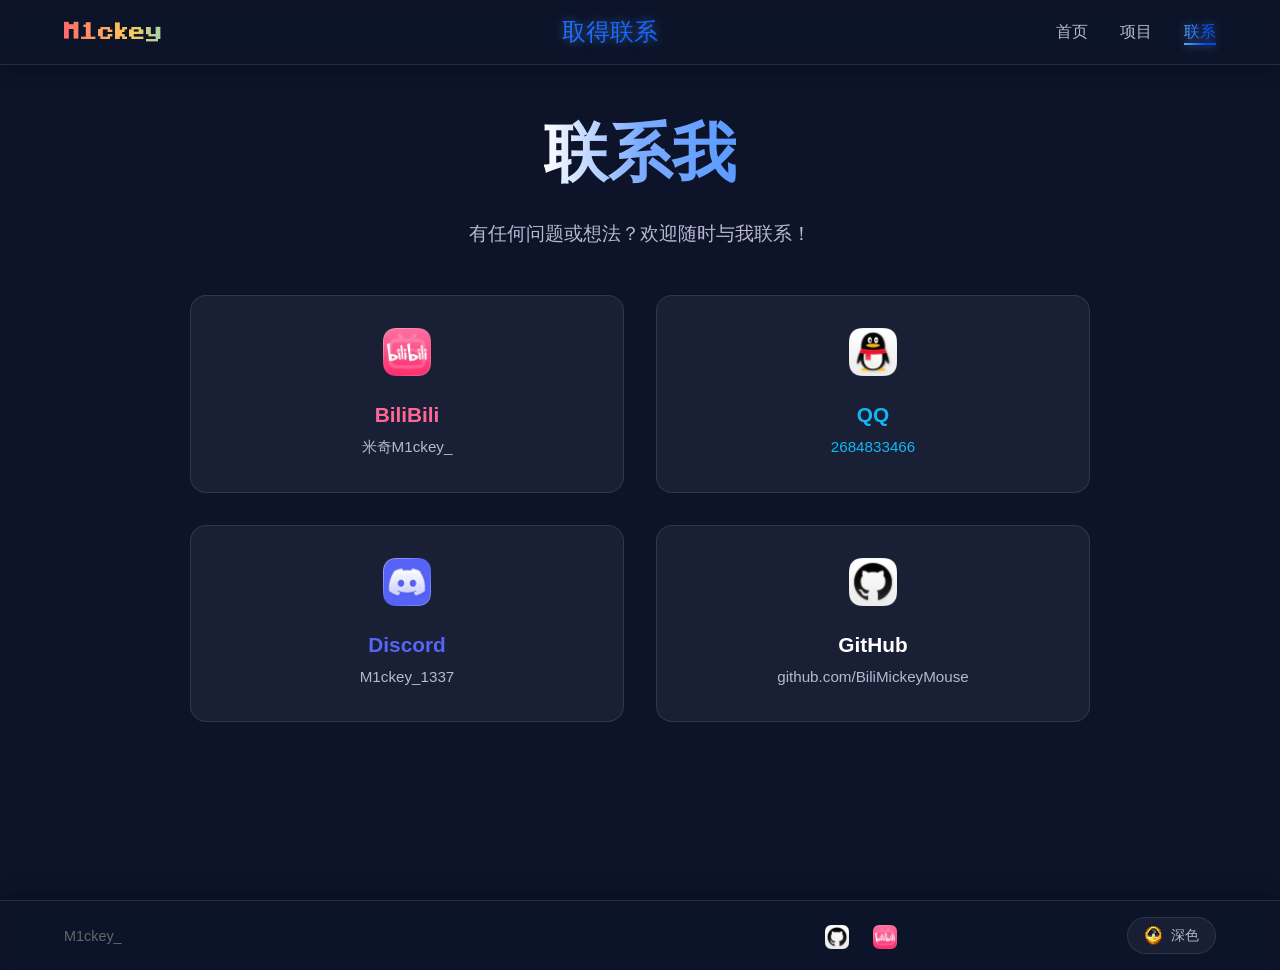
==== contactme.html @ 8a64a5d3 "release 1.0" ====
<!DOCTYPE html>
<html lang="zh-CN">
<head>
    <meta charset="UTF-8">
    <meta name="viewport" content="width=device-width, initial-scale=1.0">
    <title>联系 - M1ckey</title>
    <style>
        @font-face {
            font-family: 'MinecraftAE';
            src: url('Font/MinecraftAE.ttf') format('truetype');
            font-weight: normal;
            font-style: normal;
        }

        @font-face {
            font-family: 'MinecraftBold';
            src: url('Font/MinecraftBold.otf') format('opentype');
            font-weight: bold;
            font-style: normal;
        }

        /* 主内容区 */
        main {
            min-height: 100vh;
            display: flex;
            flex-direction: column;
            align-items: center;
            justify-content: center;
            padding: 100px 5% 120px;
            text-align: center;
        }

        h1 {
            font-size: 4rem;
            font-weight: 700;
            margin-bottom: 1.5rem;
            background: linear-gradient(90deg, #fff, #7CABFF, #5a9aff);
            -webkit-background-clip: text;
            -webkit-text-fill-color: transparent;
            background-clip: text;
            animation: glow 3s ease-in-out infinite;
        }

        @keyframes glow {
            0%, 100% { filter: drop-shadow(0 0 20px rgba(124, 171, 255, 0.5)); }
            50% { filter: drop-shadow(0 0 40px rgba(124, 171, 255, 0.8)); }
        }

        .subtitle {
            font-size: 1.2rem;
            color: #b8b8d1;
            margin-bottom: 3rem;
        }

        /* 联系卡片 */
        .contact-cards {
            display: grid;
            grid-template-columns: repeat(auto-fit, minmax(280px, 1fr));
            gap: 2rem;
            width: 100%;
            max-width: 900px;
            margin-bottom: 3rem;
        }

        .contact-card {
            text-decoration: none;
            color: inherit;
            display: block;
        }

        .contact-icon {
            font-size: 3rem;
            margin-bottom: 1rem;
        }

        .contact-card h3 {
            font-size: 1.3rem;
            margin-bottom: 0.5rem;
            color: #7CABFF;
        }

        .contact-card p {
            color: #b8b8d1;
            font-size: 0.95rem;
            line-height: 1.6;
            word-break: break-all;
        }

        /* BiliBili 卡片特殊样式 */
        .contact-card.bilibili h3 {
            color: #FF6699;
        }

        .contact-card.bilibili:hover {
            border-color: #FF6699 !important;
            box-shadow: 0 20px 40px rgba(255, 102, 153, 0.3) !important;
        }

        /* GitHub 卡片特殊样式 */
        .contact-card.github h3 {
            color: #ffffff;
        }

        .contact-card.github:hover {
            border-color: #ffffff !important;
            box-shadow: 0 20px 40px rgba(255, 255, 255, 0.3) !important;
        }

        /* Discord 卡片特殊样式 */
        .contact-card.discord h3 {
            color: #5865F2;
        }

        .contact-card.discord:hover {
            border-color: #5865F2 !important;
            box-shadow: 0 20px 40px rgba(88, 101, 242, 0.3) !important;
        }

        /* QQ 卡片特殊样式 */
        .contact-card.qq h3,
        .contact-card.qq p {
            color: #12B7F5;
        }

        .contact-card.qq:hover {
            border-color: #12B7F5 !important;
            box-shadow: 0 20px 40px rgba(18, 183, 245, 0.3) !important;
        }

        /* 响应式 */
        @media (max-width: 768px) {
            .page-title {
                font-size: 2rem;
            }
        }
    </style>
    <link rel="stylesheet" href="css/theme.css">
    <link rel="stylesheet" href="css/navbar.css">
    <link rel="stylesheet" href="css/logo.css">
    <link rel="stylesheet" href="css/background.css">
    <link rel="stylesheet" href="css/footer.css">
    <link rel="stylesheet" href="css/tooltip.css">
</head>
<body>
    <script src="js/navbar.js"></script>

    <main>
        <h1>联系我</h1>
        <p class="subtitle">有任何问题或想法？欢迎随时与我联系！</p>

        <div class="contact-cards">
            <a href="https://space.bilibili.com/3690998569895956" class="contact-card bilibili">
                <div class="contact-icon"><img src="Icon/ContactMeBilibili.png" alt="BiliBili" style="width: 48px; height: 48px; object-fit: contain;"></div>
                <h3>BiliBili</h3>
                <p>米奇M1ckey_</p>
            </a>
            <a href="#" class="contact-card qq">
                <div class="contact-icon"><img src="Icon/ContactMeQQ.png" alt="QQ" style="width: 48px; height: 48px; object-fit: contain;"></div>
                <h3>QQ</h3>
                <p>2684833466</p>
            </a>
            <a href="#" class="contact-card discord">
                <div class="contact-icon"><img src="Icon/ContactMeDiscord.png" alt="Discord" style="width: 48px; height: 48px; object-fit: contain;"></div>
                <h3>Discord</h3>
                <p>M1ckey_1337</p>
            </a>
            <a href="https://github.com/BiliMickeyMouse" class="contact-card github">
                <div class="contact-icon"><img src="Icon/ContactMeGithub.png" alt="GitHub" style="width: 48px; height: 48px; object-fit: contain;"></div>
                <h3>GitHub</h3>
                <p>github.com/BiliMickeyMouse</p>
            </a>
        </div>


    </main>

    <script src="js/footer.js"></script>
    <script src="js/theme.js"></script>
    <script>
        const tooltip = document.getElementById('tooltip');
        let mouseX = 0;
        let mouseY = 0;

        function updatePosition() {
            let left = mouseX + 15;
            let top = mouseY - tooltip.offsetHeight - 10;

            // 右边界检测
            if (left + tooltip.offsetWidth > window.innerWidth) {
                left = mouseX - tooltip.offsetWidth - 15;
            }

            // 左边界检测
            if (left < 0) {
                left = 10;
            }

            // 上边界检测
            if (top < 0) {
                top = mouseY + 20;
            }

            // 下边界检测
            if (top + tooltip.offsetHeight > window.innerHeight) {
                top = window.innerHeight - tooltip.offsetHeight - 10;
            }

            tooltip.style.left = left + 'px';
            tooltip.style.top = top + 'px';
        }

        document.querySelectorAll('[data-tooltip]').forEach(element => {
            element.addEventListener('mouseenter', (e) => {
                tooltip.textContent = e.target.dataset.tooltip;
                tooltip.classList.add('visible');
                updatePosition();
            });

            element.addEventListener('mouseleave', () => {
                tooltip.classList.remove('visible');
            });

            element.addEventListener('mousemove', (e) => {
                mouseX = e.clientX;
                mouseY = e.clientY;
                updatePosition();
            });
        });
    </script>
</body>
</html>
---- css/theme.css ----
/* 重置 */
* {
    margin: 0;
    padding: 0;
    box-sizing: border-box;
}

/* 深色主题变量 */
:root {
    --bg-primary: #0D142A;
    --bg-secondary: rgba(13, 20, 42, 0.9);
    --bg-card: rgba(255, 255, 255, 0.05);
    --bg-card-hover: rgba(255, 255, 255, 0.08);
    --text-primary: #ffffff;
    --text-secondary: #b8b8d1;
    --text-muted: #666;
    --border-color: rgba(255, 255, 255, 0.1);
    --accent: #7CABFF;
    --accent-hover: #5a9aff;
    --shadow: rgba(0, 0, 0, 0.3);
}

/* 浅色主题变量 */
[data-theme="light"] {
    --bg-primary: #F5F5F7;
    --bg-secondary: #F5F5F7;
    --bg-card: rgb(255, 255, 255);
    --bg-card-hover: rgb(255, 255, 255);
    --text-primary: #1a1a2e;
    --text-secondary: #4a4a6a;
    --text-muted: #888;
    --border-color: rgba(0, 0, 0, 0.1);
    --accent: #4a90d9;
    --accent-hover: #3a7bc8;
    --shadow: rgba(0, 0, 0, 0.1);
}

/* 主题切换按钮 */
.theme-toggle {
    display: flex;
    align-items: center;
    gap: 0.5rem;
    padding: 0.5rem 1rem;
    background: var(--bg-card);
    border: 1px solid var(--border-color);
    border-radius: 25px;
    cursor: pointer;
    transition: all 0.3s ease;
    color: var(--text-secondary);
    font-size: 0.9rem;
}

.theme-toggle:hover {
    background: var(--bg-card-hover);
    border-color: var(--accent);
}

.theme-toggle-icon {
    width: 1.2rem;
    height: 1.2rem;
    object-fit: contain;
}
---- css/navbar.css ----
/* 导航栏 */
nav {
    position: fixed;
    top: 0;
    width: 100%;
    padding: 1rem 5%;
    display: flex;
    justify-content: space-between;
    align-items: center;
    background: var(--bg-secondary);
    backdrop-filter: blur(10px);
    z-index: 1000;
    border-bottom: 1px solid var(--border-color);
    box-shadow: 0 4px 20px var(--shadow);
    transition: background 0.3s ease, border-color 0.3s ease;
}

.nav-intro {
    text-align: center;
    flex: 1;
}

.page-title {
    font-size: 1.5rem;
    font-weight: 500;
    margin: 0;
    background: linear-gradient(90deg, #52a6ff, #0048ff, #0048ff, #52a6ff);
    background-size: 200%;
    -webkit-background-clip: text;
    -webkit-text-fill-color: transparent;
    background-clip: text;
    text-shadow: 0 0 10px rgba(82, 166, 255, 0.5);
    animation: textGradient 5s ease-in-out infinite;
}

.nav-links {
    display: flex;
    gap: 2rem;
    list-style: none;
}

.nav-links a {
    color: var(--text-secondary);
    text-decoration: none;
    font-weight: 500;
    transition: all 0.3s ease;
    position: relative;
}

.nav-links a.active {
    background: linear-gradient(90deg, #52a6ff, #0048ff, #0048ff, #52a6ff);
    background-size: 200%;
    -webkit-background-clip: text;
    -webkit-text-fill-color: transparent;
    background-clip: text;
    text-shadow: 0 0 10px rgba(82, 166, 255, 0.5);
    animation: textGradient 2s ease-in-out infinite;
}

.nav-links a:hover {
    background: linear-gradient(90deg, #84bfff, var(--text-primary), var(--text-primary), #84bfff) !important;
    background-size: 200% !important;
    -webkit-background-clip: text !important;
    -webkit-text-fill-color: transparent !important;
    background-clip: text !important;
    text-shadow: 0 0 10px rgba(132, 191, 255, 0.5) !important;
    animation: hoverGradient 2s ease-in-out infinite !important;
}

@keyframes hoverGradient {
    0% { background-position: 0%; }
    100% { background-position: 200%; }
}

@keyframes textGradient {
    0% { background-position: 0%; }
    100% { background-position: 200%; }
}

@keyframes titleGradient {
    0% { background-position: 100% 0; }
    100% { background-position: -100% 0; }
}

.nav-links a::after {
    content: '';
    position: absolute;
    bottom: -5px;
    left: 0;
    width: 0;
    height: 2px;
    background: linear-gradient(90deg, #84bfff, var(--text-primary), var(--text-primary), #84bfff);
    background-size: 200%;
    box-shadow: 0 0 8px rgba(132, 191, 255, 0.6);
    transition: width 0.3s ease;
}

.nav-links a.active::after {
    background: linear-gradient(90deg, #52a6ff, #0048ff, #0048ff, #52a6ff);
    background-size: 200%;
}

.nav-links a:hover::after {
    background: linear-gradient(90deg, #84bfff, var(--text-primary), var(--text-primary), #84bfff) !important;
    background-size: 200% !important;
    animation: lineGradient 2s ease-in-out infinite !important;
}

.nav-links a:hover::after,
.nav-links a.active::after {
    width: 100%;
    animation: lineGradient 2s ease-in-out infinite;
}

@keyframes lineGradient {
    0% { background-position: 0%; }
    100% { background-position: 200%; }
}

/* 响应式 */
@media (max-width: 768px) {
    .nav-links {
        display: none;
    }
}
---- css/logo.css ----
/* Logo */
.logo {
    font-family: 'MinecraftBold', sans-serif;
    font-size: 1.5rem;
    font-weight: 700;
    background: linear-gradient(90deg, #ff6b6b, #feca57, #48dbfb, #ff9ff3, #54a0ff, #5f27cd, #ff6b6b);
    background-size: 400% 100%;
    -webkit-background-clip: text;
    -webkit-text-fill-color: transparent;
    background-clip: text;
    text-decoration: none;
    animation: logoGradient 5s linear infinite;
}

@keyframes logoGradient {
    0% { background-position: 0% 50%; }
    100% { background-position: 400% 50%; }
}
---- css/background.css ----
/* 背景 */
body {
    font-family: 'MinecraftAE', sans-serif;
    min-height: 100vh;
    background: linear-gradient(135deg, var(--bg-primary) 0%, var(--bg-primary) 50%, var(--bg-primary) 100%);
    color: var(--text-primary);
    overflow-x: hidden;
    transition: background 0.3s ease, color 0.3s ease;
}

/* 通用卡片样式 */
.card,
.project-card,
.contact-card,
.project-description,
.resourcepack-card {
    background: var(--bg-card);
    border-radius: 16px;
    padding: 2rem;
    border: 1px solid var(--border-color);
    transition: all 0.3s ease;
}

.card:hover,
.project-card:hover,
.contact-card:hover,
.project-description:hover,
.resourcepack-card:hover {
    background: var(--bg-card-hover);
    border-color: var(--accent);
    box-shadow: 0 20px 40px var(--shadow);
    transform: translateY(-10px);
}

/* 卡片渐变边框效果 */
.card,
.project-card,
.project-description,
.resourcepack-card {
    position: relative;
}

.card::before,
.project-card::before,
.project-description::before,
.resourcepack-card::before {
    content: '';
    position: absolute;
    inset: 0;
    border-radius: 16px;
    padding: 1px;
    background: linear-gradient(90deg, transparent, transparent);
    -webkit-mask: linear-gradient(#fff 0 0) content-box, linear-gradient(#fff 0 0);
    mask: linear-gradient(#fff 0 0) content-box, linear-gradient(#fff 0 0);
    -webkit-mask-composite: xor;
    mask-composite: exclude;
    pointer-events: none;
    transition: all 0.3s ease;
}

.card:hover::before,
.project-card:hover::before,
.project-description:hover::before,
.resourcepack-card:hover::before {
    background: linear-gradient(90deg, #52a6ff, #0048ff, #52a6ff);
    background-size: 300%;
    animation: borderGradient 3s linear infinite;
}

@keyframes borderGradient {
    0% { background-position: 100% 0; }
    100% { background-position: -100% 0; }
}

/* 卡片标题渐变效果 */
.card h3,
.project-card h3,
.project-description h3,
.resourcepack-card h3 {
    color: #7CABFF;
    transition: all 0.3s ease;
}

.card:hover h3,
.project-card:hover h3,
.project-description:hover h3,
.resourcepack-card:hover h3 {
    background: linear-gradient(90deg, #52a6ff, #0048ff, #52a6ff);
    background-size: 300%;
    -webkit-background-clip: text;
    -webkit-text-fill-color: transparent;
    background-clip: text;
    animation: cardTitleGradient 3s linear infinite;
}

@keyframes cardTitleGradient {
    0% { background-position: 100% 0; }
    100% { background-position: -100% 0; }
}
---- css/footer.css ----
/* 页脚 */
footer {
    position: relative;
    width: 100%;
    padding: 1rem 5%;
    text-align: center;
    border-top: 1px solid var(--border-color);
    background: var(--bg-secondary);
    backdrop-filter: blur(10px);
    box-shadow: 0 -4px 20px var(--shadow);
    z-index: 1000;
    transition: background 0.3s ease, border-color 0.3s ease;
}

.footer-content {
    display: flex;
    justify-content: space-between;
    align-items: center;
    max-width: 1200px;
    margin: 0 auto;
}

.social-links {
    display: flex;
    justify-content: center;
    gap: 1.5rem;
    flex: 1;
}

.social-links a {
    color: var(--text-secondary);
    font-size: 1.5rem;
    transition: all 0.3s ease;
}

.social-links a:hover {
    color: var(--accent);
    transform: translateY(-3px);
}

footer p {
    color: var(--text-muted);
    font-size: 0.9rem;
    flex: 1;
    text-align: left;
}
---- css/tooltip.css ----
/* 悬停框 */
.tooltip {
    position: fixed;
    padding: 0.8rem 1.2rem;
    background: rgba(10, 0, 25, 0.9);
    color: #fff;
    font-size: 0.85rem;
    border-radius: 10px;
    pointer-events: none;
    opacity: 0;
    transition: none;
    z-index: 10000;
    max-width: 280px;
    box-shadow: 0 0 0 2px #000, 0 8px 32px rgba(0, 0, 0, 0.4);
}

.tooltip.visible {
    opacity: 1;
}

.tooltip::before {
    content: '';
    position: absolute;
    top: 0;
    left: 0;
    right: 0;
    bottom: 0;
    border-radius: 10px;
    padding: 2px;
    background: linear-gradient(90deg, #0D1A45, #1A2D5E, #0D1A45);
    background-size: 200% 100%;
    animation: tooltipBorder 2s ease-in-out infinite;
    -webkit-mask: linear-gradient(#fff 0 0) content-box, linear-gradient(#fff 0 0);
    mask: linear-gradient(#fff 0 0) content-box, linear-gradient(#fff 0 0);
    -webkit-mask-composite: xor;
    mask-composite: exclude;
}

@keyframes tooltipBorder {
    0% { background-position: 0% 0%; }
    100% { background-position: 200% 0%; }
}
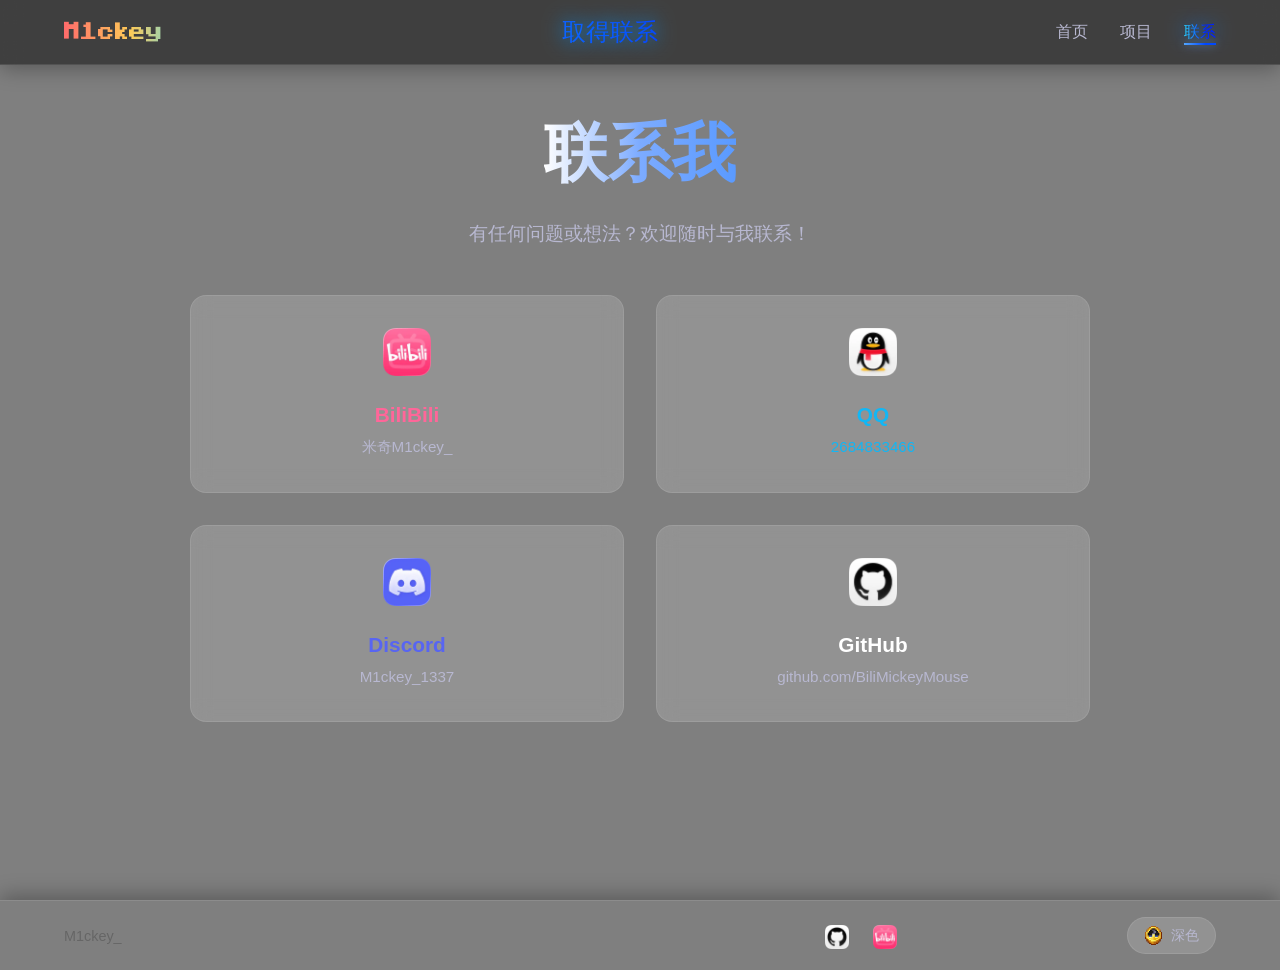
==== commit 78bb16b4: "release 1.1" ====
--- a/contactme.html
+++ b/contactme.html
@@ -142,6 +142,8 @@
     <link rel="stylesheet" href="css/tooltip.css">
 </head>
 <body>
+    <video id="videoBg" class="video-bg" autoplay muted loop playsinline></video>
+    <div class="video-overlay"></div>
     <script src="js/navbar.js"></script>
 
     <main>
--- a/css/theme.css
+++ b/css/theme.css
@@ -8,9 +8,10 @@
 /* 深色主题变量 */
 :root {
     --bg-primary: #0D142A;
-    --bg-secondary: rgba(13, 20, 42, 0.9);
-    --bg-card: rgba(255, 255, 255, 0.05);
-    --bg-card-hover: rgba(255, 255, 255, 0.08);
+    --bg-secondary: rgba(0, 0, 0, 0.9);
+    --bg-header: rgba(0, 0, 0, 0.5);
+    --bg-card: rgba(255, 255, 255, 0.15);
+    --bg-card-hover: rgba(255, 255, 255, 0.15);
     --text-primary: #ffffff;
     --text-secondary: #b8b8d1;
     --text-muted: #666;
@@ -18,14 +19,16 @@
     --accent: #7CABFF;
     --accent-hover: #5a9aff;
     --shadow: rgba(0, 0, 0, 0.3);
+    --overlay-color: rgba(0, 0, 0, 0.5);
 }
 
 /* 浅色主题变量 */
 [data-theme="light"] {
-    --bg-primary: #F5F5F7;
-    --bg-secondary: #F5F5F7;
-    --bg-card: rgb(255, 255, 255);
-    --bg-card-hover: rgb(255, 255, 255);
+    --bg-primary: rgba(255, 255, 255, 0.9);
+    --bg-secondary: rgba(255, 255, 255, 0.5);
+    --bg-header: rgba(245, 245, 247, 0.5);
+    --bg-card: rgba(255, 255, 255, 0.1);
+    --bg-card-hover: rgba(0, 0, 0, 0.3);
     --text-primary: #1a1a2e;
     --text-secondary: #4a4a6a;
     --text-muted: #888;
@@ -33,6 +36,7 @@
     --accent: #4a90d9;
     --accent-hover: #3a7bc8;
     --shadow: rgba(0, 0, 0, 0.1);
+    --overlay-color: rgba(150, 150, 150, 0.5);
 }
 
 /* 主题切换按钮 */
--- a/css/navbar.css
+++ b/css/navbar.css
@@ -7,7 +7,7 @@
     display: flex;
     justify-content: space-between;
     align-items: center;
-    background: var(--bg-secondary);
+    background: var(--bg-header);
     backdrop-filter: blur(10px);
     z-index: 1000;
     border-bottom: 1px solid var(--border-color);
@@ -24,13 +24,13 @@
     font-size: 1.5rem;
     font-weight: 500;
     margin: 0;
-    background: linear-gradient(90deg, #52a6ff, #0048ff, #0048ff, #52a6ff);
+    background: linear-gradient(90deg, #30ddff, #001aff, #001aff, #30ddff);
     background-size: 200%;
     -webkit-background-clip: text;
     -webkit-text-fill-color: transparent;
     background-clip: text;
-    text-shadow: 0 0 10px rgba(82, 166, 255, 0.5);
-    animation: textGradient 5s ease-in-out infinite;
+    text-shadow: 0 0 20px rgba(0, 150, 255, 1);
+    animation: titleGradient 2s linear infinite;
 }
 
 .nav-links {
@@ -48,12 +48,12 @@
 }
 
 .nav-links a.active {
-    background: linear-gradient(90deg, #52a6ff, #0048ff, #0048ff, #52a6ff);
+    background: linear-gradient(90deg, #30ddff, #001aff, #001aff, #30ddff);
     background-size: 200%;
     -webkit-background-clip: text;
     -webkit-text-fill-color: transparent;
     background-clip: text;
-    text-shadow: 0 0 10px rgba(82, 166, 255, 0.5);
+    text-shadow: 0 0 20px rgba(0, 123, 255, 1);
     animation: textGradient 2s ease-in-out infinite;
 }
 
@@ -63,7 +63,7 @@
     -webkit-background-clip: text !important;
     -webkit-text-fill-color: transparent !important;
     background-clip: text !important;
-    text-shadow: 0 0 10px rgba(132, 191, 255, 0.5) !important;
+    text-shadow: 0 0 10px rgba(132, 191, 255, 1) !important;
     animation: hoverGradient 2s ease-in-out infinite !important;
 }
 
@@ -78,8 +78,8 @@
 }
 
 @keyframes titleGradient {
-    0% { background-position: 100% 0; }
-    100% { background-position: -100% 0; }
+    0% { background-position: 0% 0; }
+    100% { background-position: 200% 0; }
 }
 
 .nav-links a::after {
--- a/css/background.css
+++ b/css/background.css
@@ -1,11 +1,35 @@
+/* 视频背景 */
+.video-bg {
+    position: fixed;
+    top: 0;
+    left: 0;
+    width: 100%;
+    height: 100%;
+    object-fit: cover;
+    z-index: -1;
+    opacity: 1;
+}
+
+.video-overlay {
+    position: fixed;
+    top: 0;
+    left: 0;
+    width: 100%;
+    height: 100%;
+    background: var(--overlay-color);
+    backdrop-filter: blur(3px);
+    -webkit-backdrop-filter: blur(3px);
+    z-index: -1;
+    transition: background 1s ease;
+}
+
 /* 背景 */
 body {
     font-family: 'MinecraftAE', sans-serif;
     min-height: 100vh;
-    background: linear-gradient(135deg, var(--bg-primary) 0%, var(--bg-primary) 50%, var(--bg-primary) 100%);
     color: var(--text-primary);
     overflow-x: hidden;
-    transition: background 0.3s ease, color 0.3s ease;
+    transition: color 1s ease;
 }
 
 /* 通用卡片样式 */
@@ -18,7 +42,9 @@
     border-radius: 16px;
     padding: 2rem;
     border: 1px solid var(--border-color);
-    transition: all 0.3s ease;
+    backdrop-filter: blur(10px);
+    -webkit-backdrop-filter: blur(10px);
+    transition: all 0.5s ease;
 }
 
 .card:hover,
@@ -48,28 +74,29 @@
     position: absolute;
     inset: 0;
     border-radius: 16px;
-    padding: 1px;
+    padding: 2px;
     background: linear-gradient(90deg, transparent, transparent);
     -webkit-mask: linear-gradient(#fff 0 0) content-box, linear-gradient(#fff 0 0);
     mask: linear-gradient(#fff 0 0) content-box, linear-gradient(#fff 0 0);
     -webkit-mask-composite: xor;
     mask-composite: exclude;
     pointer-events: none;
-    transition: all 0.3s ease;
+    transition: all 0.5s ease;
 }
 
 .card:hover::before,
 .project-card:hover::before,
 .project-description:hover::before,
 .resourcepack-card:hover::before {
-    background: linear-gradient(90deg, #52a6ff, #0048ff, #52a6ff);
-    background-size: 300%;
-    animation: borderGradient 3s linear infinite;
+    background: linear-gradient(90deg, #30ddff, #001aff, #001aff, #30ddff);
+    background-size: 200%;
+    animation: borderGradient 2s linear infinite;
+    box-shadow: 0 0 20px rgba(0, 150, 255, 1);
 }
 
 @keyframes borderGradient {
-    0% { background-position: 100% 0; }
-    100% { background-position: -100% 0; }
+    0% { background-position: 0%; }
+    100% { background-position: 200%; }
 }
 
 /* 卡片标题渐变效果 */
@@ -78,22 +105,23 @@
 .project-description h3,
 .resourcepack-card h3 {
     color: #7CABFF;
-    transition: all 0.3s ease;
+    transition: all 0.5s ease;
 }
 
 .card:hover h3,
 .project-card:hover h3,
 .project-description:hover h3,
 .resourcepack-card:hover h3 {
-    background: linear-gradient(90deg, #52a6ff, #0048ff, #52a6ff);
-    background-size: 300%;
+    background: linear-gradient(90deg, #30ddff, #001aff, #001aff, #30ddff);
+    background-size: 200%;
     -webkit-background-clip: text;
     -webkit-text-fill-color: transparent;
     background-clip: text;
-    animation: cardTitleGradient 3s linear infinite;
+    text-shadow: 0 0 20px rgba(0, 150, 255, 1);
+    animation: cardTitleGradient 2s linear infinite;
 }
 
 @keyframes cardTitleGradient {
-    0% { background-position: 100% 0; }
-    100% { background-position: -100% 0; }
+    0% { background-position: 0% 0; }
+    100% { background-position: 200% 0; }
 }
--- a/css/footer.css
+++ b/css/footer.css
@@ -5,7 +5,7 @@
     padding: 1rem 5%;
     text-align: center;
     border-top: 1px solid var(--border-color);
-    background: var(--bg-secondary);
+    background: var(--bg-header);
     backdrop-filter: blur(10px);
     box-shadow: 0 -4px 20px var(--shadow);
     z-index: 1000;
--- a/css/tooltip.css
+++ b/css/tooltip.css
@@ -11,7 +11,7 @@
     transition: none;
     z-index: 10000;
     max-width: 280px;
-    box-shadow: 0 0 0 2px #000, 0 8px 32px rgba(0, 0, 0, 0.4);
+    box-shadow: 0 0 0 2px #000000, 0 0 20px #000000;
 }
 
 .tooltip.visible {
@@ -27,7 +27,7 @@
     bottom: 0;
     border-radius: 10px;
     padding: 2px;
-    background: linear-gradient(90deg, #0D1A45, #1A2D5E, #0D1A45);
+    background: linear-gradient(90deg,  #1a3475, #0D1A45, #0D1A45, #1a3475);
     background-size: 200% 100%;
     animation: tooltipBorder 2s ease-in-out infinite;
     -webkit-mask: linear-gradient(#fff 0 0) content-box, linear-gradient(#fff 0 0);
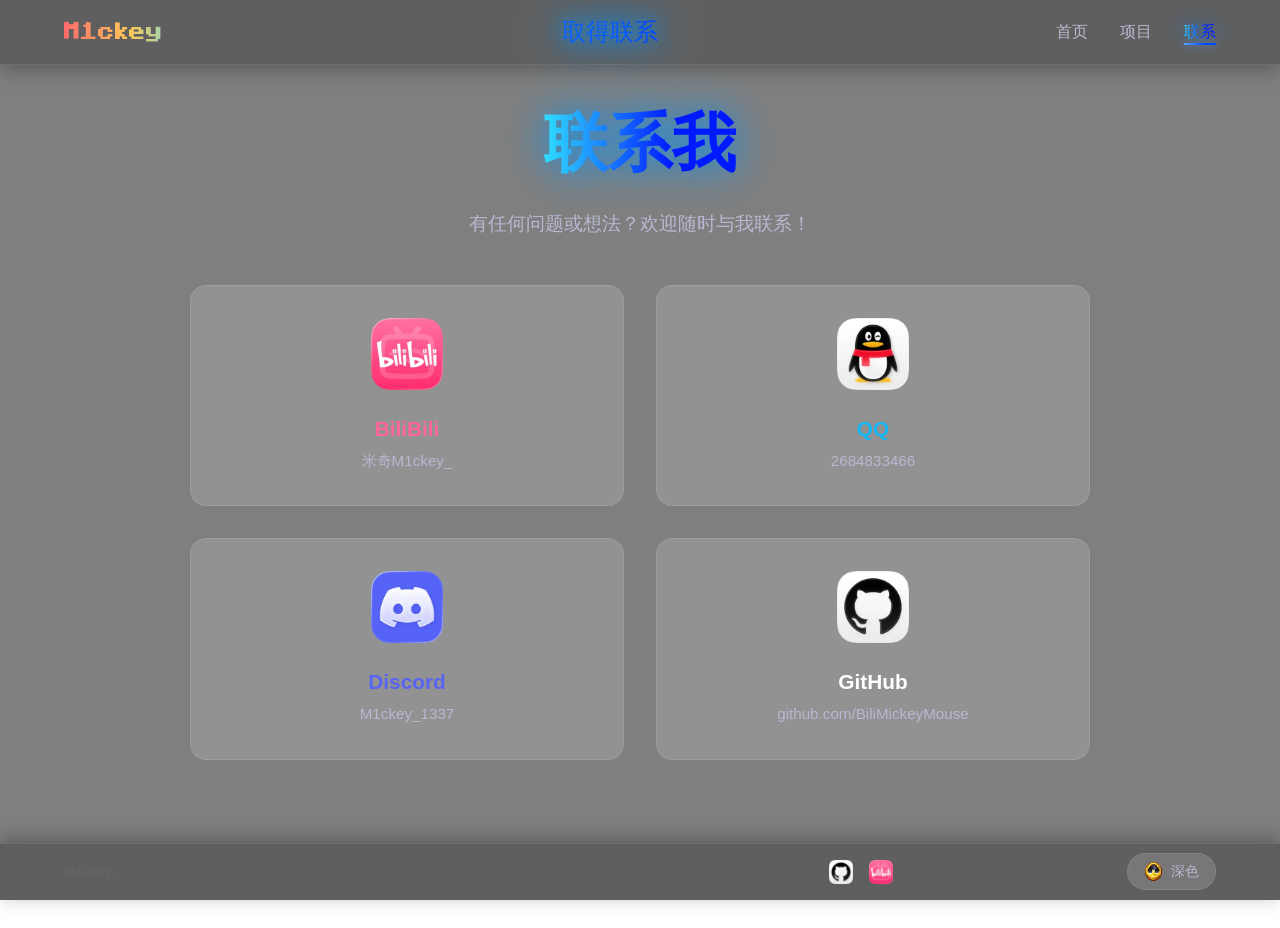
==== commit 021f9a08: "release 1.2" ====
--- a/contactme.html
+++ b/contactme.html
@@ -5,20 +5,6 @@
     <meta name="viewport" content="width=device-width, initial-scale=1.0">
     <title>联系 - M1ckey</title>
     <style>
-        @font-face {
-            font-family: 'MinecraftAE';
-            src: url('Font/MinecraftAE.ttf') format('truetype');
-            font-weight: normal;
-            font-style: normal;
-        }
-
-        @font-face {
-            font-family: 'MinecraftBold';
-            src: url('Font/MinecraftBold.otf') format('opentype');
-            font-weight: bold;
-            font-style: normal;
-        }
-
         /* 主内容区 */
         main {
             min-height: 100vh;
@@ -34,16 +20,18 @@
             font-size: 4rem;
             font-weight: 700;
             margin-bottom: 1.5rem;
-            background: linear-gradient(90deg, #fff, #7CABFF, #5a9aff);
+            background: linear-gradient(90deg, #30ddff, #001aff, #001aff, #30ddff);
+            background-size: 200%;
             -webkit-background-clip: text;
             -webkit-text-fill-color: transparent;
             background-clip: text;
-            animation: glow 3s ease-in-out infinite;
+            filter: drop-shadow(0 0 20px rgb(0, 149, 255));
+            animation: titleGradient 3s linear infinite;
         }
 
-        @keyframes glow {
-            0%, 100% { filter: drop-shadow(0 0 20px rgba(124, 171, 255, 0.5)); }
-            50% { filter: drop-shadow(0 0 40px rgba(124, 171, 255, 0.8)); }
+        @keyframes titleGradient {
+            0% { background-position: 0% 0; }
+            100% { background-position: 200% 0; }
         }
 
         .subtitle {
@@ -52,7 +40,7 @@
             margin-bottom: 3rem;
         }
 
-        /* 联系卡片 */
+        /* 联系卡片容器 */
         .contact-cards {
             display: grid;
             grid-template-columns: repeat(auto-fit, minmax(280px, 1fr));
@@ -62,82 +50,18 @@
             margin-bottom: 3rem;
         }
 
-        .contact-card {
-            text-decoration: none;
-            color: inherit;
-            display: block;
-        }
-
-        .contact-icon {
-            font-size: 3rem;
-            margin-bottom: 1rem;
-        }
-
-        .contact-card h3 {
-            font-size: 1.3rem;
-            margin-bottom: 0.5rem;
-            color: #7CABFF;
-        }
-
-        .contact-card p {
-            color: #b8b8d1;
-            font-size: 0.95rem;
-            line-height: 1.6;
-            word-break: break-all;
-        }
-
-        /* BiliBili 卡片特殊样式 */
-        .contact-card.bilibili h3 {
-            color: #FF6699;
-        }
-
-        .contact-card.bilibili:hover {
-            border-color: #FF6699 !important;
-            box-shadow: 0 20px 40px rgba(255, 102, 153, 0.3) !important;
-        }
-
-        /* GitHub 卡片特殊样式 */
-        .contact-card.github h3 {
-            color: #ffffff;
-        }
-
-        .contact-card.github:hover {
-            border-color: #ffffff !important;
-            box-shadow: 0 20px 40px rgba(255, 255, 255, 0.3) !important;
-        }
-
-        /* Discord 卡片特殊样式 */
-        .contact-card.discord h3 {
-            color: #5865F2;
-        }
-
-        .contact-card.discord:hover {
-            border-color: #5865F2 !important;
-            box-shadow: 0 20px 40px rgba(88, 101, 242, 0.3) !important;
-        }
-
-        /* QQ 卡片特殊样式 */
-        .contact-card.qq h3,
-        .contact-card.qq p {
-            color: #12B7F5;
-        }
-
-        .contact-card.qq:hover {
-            border-color: #12B7F5 !important;
-            box-shadow: 0 20px 40px rgba(18, 183, 245, 0.3) !important;
-        }
-
-        /* 响应式 */
-        @media (max-width: 768px) {
-            .page-title {
-                font-size: 2rem;
-            }
+        .contact-icon img {
+            width: 72px;
+            height: 72px;
+            object-fit: contain;
         }
     </style>
+    <link rel="stylesheet" href="css/font.css">
     <link rel="stylesheet" href="css/theme.css">
     <link rel="stylesheet" href="css/navbar.css">
     <link rel="stylesheet" href="css/logo.css">
     <link rel="stylesheet" href="css/background.css">
+    <link rel="stylesheet" href="css/card.css">
     <link rel="stylesheet" href="css/footer.css">
     <link rel="stylesheet" href="css/tooltip.css">
 </head>
@@ -152,28 +76,26 @@
 
         <div class="contact-cards">
             <a href="https://space.bilibili.com/3690998569895956" class="contact-card bilibili">
-                <div class="contact-icon"><img src="Icon/ContactMeBilibili.png" alt="BiliBili" style="width: 48px; height: 48px; object-fit: contain;"></div>
+                <div class="contact-icon"><img src="Icon/ContactMeBilibili.png" alt="BiliBili"></div>
                 <h3>BiliBili</h3>
                 <p>米奇M1ckey_</p>
             </a>
             <a href="#" class="contact-card qq">
-                <div class="contact-icon"><img src="Icon/ContactMeQQ.png" alt="QQ" style="width: 48px; height: 48px; object-fit: contain;"></div>
+                <div class="contact-icon"><img src="Icon/ContactMeQQ.png" alt="QQ"></div>
                 <h3>QQ</h3>
                 <p>2684833466</p>
             </a>
             <a href="#" class="contact-card discord">
-                <div class="contact-icon"><img src="Icon/ContactMeDiscord.png" alt="Discord" style="width: 48px; height: 48px; object-fit: contain;"></div>
+                <div class="contact-icon"><img src="Icon/ContactMeDiscord.png" alt="Discord"></div>
                 <h3>Discord</h3>
                 <p>M1ckey_1337</p>
             </a>
             <a href="https://github.com/BiliMickeyMouse" class="contact-card github">
-                <div class="contact-icon"><img src="Icon/ContactMeGithub.png" alt="GitHub" style="width: 48px; height: 48px; object-fit: contain;"></div>
+                <div class="contact-icon"><img src="Icon/ContactMeGithub.png" alt="GitHub"></div>
                 <h3>GitHub</h3>
                 <p>github.com/BiliMickeyMouse</p>
             </a>
         </div>
-
-
     </main>
 
     <script src="js/footer.js"></script>
@@ -187,22 +109,15 @@
             let left = mouseX + 15;
             let top = mouseY - tooltip.offsetHeight - 10;
 
-            // 右边界检测
             if (left + tooltip.offsetWidth > window.innerWidth) {
                 left = mouseX - tooltip.offsetWidth - 15;
             }
-
-            // 左边界检测
             if (left < 0) {
                 left = 10;
             }
-
-            // 上边界检测
             if (top < 0) {
                 top = mouseY + 20;
             }
-
-            // 下边界检测
             if (top + tooltip.offsetHeight > window.innerHeight) {
                 top = window.innerHeight - tooltip.offsetHeight - 10;
             }
--- a/css/font.css
+++ b/css/font.css
@@ -0,0 +1,13 @@
+@font-face {
+    font-family: 'MinecraftAE';
+    src: url('../Font/MinecraftAE.ttf') format('truetype');
+    font-weight: normal;
+    font-style: normal;
+}
+
+@font-face {
+    font-family: 'MinecraftBold';
+    src: url('../Font/MinecraftBold.otf') format('opentype');
+    font-weight: bold;
+    font-style: normal;
+}
--- a/css/theme.css
+++ b/css/theme.css
@@ -10,9 +10,13 @@
     --bg-primary: #0D142A;
     --bg-secondary: rgba(0, 0, 0, 0.9);
     --bg-header: rgba(0, 0, 0, 0.5);
+    --bg-navbar: rgba(0, 0, 0, 0.25);
+    --bg-footer: rgba(0, 0, 0, 0.25);
     --bg-card: rgba(255, 255, 255, 0.15);
-    --bg-card-hover: rgba(255, 255, 255, 0.15);
-    --text-primary: #ffffff;
+    --bg-card-hover: rgba(0, 0, 0, 0.15);
+    --sidebar-hover-bg: rgba(255, 255, 255, 0.15);
+    --sidebar-hover-text: var(--text-secondary);
+    --text-primary: #000000;
     --text-secondary: #b8b8d1;
     --text-muted: #666;
     --border-color: rgba(255, 255, 255, 0.1);
@@ -27,8 +31,12 @@
     --bg-primary: rgba(255, 255, 255, 0.9);
     --bg-secondary: rgba(255, 255, 255, 0.5);
     --bg-header: rgba(245, 245, 247, 0.5);
+    --bg-navbar: rgba(245, 245, 247, 0.25);
+    --bg-footer: rgba(245, 245, 247, 0.25);
     --bg-card: rgba(255, 255, 255, 0.1);
-    --bg-card-hover: rgba(0, 0, 0, 0.3);
+    --bg-card-hover: rgba(255, 255, 255, 0.3);
+    --sidebar-hover-bg: rgba(0, 0, 0, 0.1);
+    --sidebar-hover-text: var(--text-primary);
     --text-primary: #1a1a2e;
     --text-secondary: #4a4a6a;
     --text-muted: #888;
@@ -52,6 +60,7 @@
     transition: all 0.3s ease;
     color: var(--text-secondary);
     font-size: 0.9rem;
+    font-family: 'MinecraftAE', sans-serif;
 }
 
 .theme-toggle:hover {
--- a/css/navbar.css
+++ b/css/navbar.css
@@ -7,7 +7,7 @@
     display: flex;
     justify-content: space-between;
     align-items: center;
-    background: var(--bg-header);
+    background: var(--bg-navbar);
     backdrop-filter: blur(10px);
     z-index: 1000;
     border-bottom: 1px solid var(--border-color);
@@ -58,7 +58,7 @@
 }
 
 .nav-links a:hover {
-    background: linear-gradient(90deg, #84bfff, var(--text-primary), var(--text-primary), #84bfff) !important;
+    background: linear-gradient(90deg, #30ddff, #001aff, #001aff, #30ddff) !important;
     background-size: 200% !important;
     -webkit-background-clip: text !important;
     -webkit-text-fill-color: transparent !important;
@@ -89,7 +89,7 @@
     left: 0;
     width: 0;
     height: 2px;
-    background: linear-gradient(90deg, #84bfff, var(--text-primary), var(--text-primary), #84bfff);
+    background: linear-gradient(90deg, #30ddff, #001aff, #001aff, #30ddff);
     background-size: 200%;
     box-shadow: 0 0 8px rgba(132, 191, 255, 0.6);
     transition: width 0.3s ease;
@@ -101,7 +101,7 @@
 }
 
 .nav-links a:hover::after {
-    background: linear-gradient(90deg, #84bfff, var(--text-primary), var(--text-primary), #84bfff) !important;
+    background: linear-gradient(90deg, #30ddff, #001aff, #001aff, #30ddff) !important;
     background-size: 200% !important;
     animation: lineGradient 2s ease-in-out infinite !important;
 }
--- a/css/background.css
+++ b/css/background.css
@@ -1,4 +1,5 @@
-/* 视频背景 */
+/* ==================== 视频背景 ==================== */
+
 .video-bg {
     position: fixed;
     top: 0;
@@ -23,7 +24,8 @@
     transition: background 1s ease;
 }
 
-/* 背景 */
+/* ==================== 主体背景 ==================== */
+
 body {
     font-family: 'MinecraftAE', sans-serif;
     min-height: 100vh;
@@ -31,97 +33,3 @@
     overflow-x: hidden;
     transition: color 1s ease;
 }
-
-/* 通用卡片样式 */
-.card,
-.project-card,
-.contact-card,
-.project-description,
-.resourcepack-card {
-    background: var(--bg-card);
-    border-radius: 16px;
-    padding: 2rem;
-    border: 1px solid var(--border-color);
-    backdrop-filter: blur(10px);
-    -webkit-backdrop-filter: blur(10px);
-    transition: all 0.5s ease;
-}
-
-.card:hover,
-.project-card:hover,
-.contact-card:hover,
-.project-description:hover,
-.resourcepack-card:hover {
-    background: var(--bg-card-hover);
-    border-color: var(--accent);
-    box-shadow: 0 20px 40px var(--shadow);
-    transform: translateY(-10px);
-}
-
-/* 卡片渐变边框效果 */
-.card,
-.project-card,
-.project-description,
-.resourcepack-card {
-    position: relative;
-}
-
-.card::before,
-.project-card::before,
-.project-description::before,
-.resourcepack-card::before {
-    content: '';
-    position: absolute;
-    inset: 0;
-    border-radius: 16px;
-    padding: 2px;
-    background: linear-gradient(90deg, transparent, transparent);
-    -webkit-mask: linear-gradient(#fff 0 0) content-box, linear-gradient(#fff 0 0);
-    mask: linear-gradient(#fff 0 0) content-box, linear-gradient(#fff 0 0);
-    -webkit-mask-composite: xor;
-    mask-composite: exclude;
-    pointer-events: none;
-    transition: all 0.5s ease;
-}
-
-.card:hover::before,
-.project-card:hover::before,
-.project-description:hover::before,
-.resourcepack-card:hover::before {
-    background: linear-gradient(90deg, #30ddff, #001aff, #001aff, #30ddff);
-    background-size: 200%;
-    animation: borderGradient 2s linear infinite;
-    box-shadow: 0 0 20px rgba(0, 150, 255, 1);
-}
-
-@keyframes borderGradient {
-    0% { background-position: 0%; }
-    100% { background-position: 200%; }
-}
-
-/* 卡片标题渐变效果 */
-.card h3,
-.project-card h3,
-.project-description h3,
-.resourcepack-card h3 {
-    color: #7CABFF;
-    transition: all 0.5s ease;
-}
-
-.card:hover h3,
-.project-card:hover h3,
-.project-description:hover h3,
-.resourcepack-card:hover h3 {
-    background: linear-gradient(90deg, #30ddff, #001aff, #001aff, #30ddff);
-    background-size: 200%;
-    -webkit-background-clip: text;
-    -webkit-text-fill-color: transparent;
-    background-clip: text;
-    text-shadow: 0 0 20px rgba(0, 150, 255, 1);
-    animation: cardTitleGradient 2s linear infinite;
-}
-
-@keyframes cardTitleGradient {
-    0% { background-position: 0% 0; }
-    100% { background-position: 200% 0; }
-}
--- a/css/card.css
+++ b/css/card.css
@@ -0,0 +1,277 @@
+/* ==================== 通用卡片样式 ==================== */
+
+.card,
+.project-card,
+.contact-card,
+.project-description,
+.resourcepack-card {
+    background: var(--bg-card);
+    border-radius: 16px;
+    padding: 2rem;
+    border: 1px solid var(--border-color);
+    backdrop-filter: blur(10px);
+    -webkit-backdrop-filter: blur(10px);
+    transition: all 0.5s ease;
+}
+
+.card:hover,
+.project-card:hover,
+.contact-card:hover,
+.project-description:hover,
+.resourcepack-card:hover {
+    background: var(--bg-card-hover);
+    border-color: var(--accent);
+    box-shadow: 0 20px 40px var(--shadow);
+    transform: translateY(-10px);
+}
+
+/* 卡片渐变边框效果 */
+.card,
+.project-card,
+.contact-card,
+.project-description,
+.resourcepack-card {
+    position: relative;
+}
+
+.card::before,
+.project-card::before,
+.contact-card::before,
+.project-description::before,
+.resourcepack-card::before {
+    content: '';
+    position: absolute;
+    inset: 0;
+    border-radius: 16px;
+    padding: 2px;
+    background: linear-gradient(90deg, transparent, transparent);
+    -webkit-mask: linear-gradient(#fff 0 0) content-box, linear-gradient(#fff 0 0);
+    mask: linear-gradient(#fff 0 0) content-box, linear-gradient(#fff 0 0);
+    -webkit-mask-composite: xor;
+    mask-composite: exclude;
+    pointer-events: none;
+    transition: all 0.5s ease;
+}
+
+.card:hover::before,
+.project-card:hover::before,
+.contact-card:hover::before,
+.project-description:hover::before,
+.resourcepack-card:hover::before {
+    background: linear-gradient(90deg, #30ddff, #001aff, #001aff, #30ddff);
+    background-size: 200%;
+    animation: borderGradient 2s linear infinite;
+    box-shadow: 0 0 30px rgba(0, 150, 255, 1),
+                0 0 60px rgba(0, 150, 255, 0.5),
+                0 0 90px rgba(0, 150, 255, 0.3);
+}
+
+/* 卡片标题渐变效果 */
+.card h3,
+.project-card h3,
+.contact-card h3,
+.project-description h3,
+.resourcepack-card h3 {
+    color: #7CABFF;
+    transition: all 0.5s ease;
+}
+
+.card:hover h3,
+.project-card:hover h3,
+.contact-card:hover h3,
+.project-description:hover h3,
+.resourcepack-card:hover h3 {
+    background: linear-gradient(90deg, #30ddff, #001aff, #001aff, #30ddff);
+    background-size: 200%;
+    -webkit-background-clip: text;
+    -webkit-text-fill-color: transparent;
+    background-clip: text;
+    filter: drop-shadow(0 0 15px rgba(0, 150, 255, 1))
+            drop-shadow(0 0 30px rgba(0, 150, 255, 1));
+    animation: cardTitleGradient 2s linear infinite;
+}
+
+/* ==================== 渐变动画 ==================== */
+
+@keyframes borderGradient {
+    0% { background-position: 0%; }
+    100% { background-position: 200%; }
+}
+
+@keyframes cardTitleGradient {
+    0% { background-position: 0% 0; }
+    100% { background-position: 200% 0; }
+}
+
+/* ==================== 联系卡片品牌样式 ==================== */
+
+.contact-card {
+    text-decoration: none;
+    color: inherit;
+    display: block;
+}
+
+.contact-icon {
+    font-size: 3rem;
+    margin-bottom: 1rem;
+}
+
+.contact-card h3 {
+    font-size: 1.3rem;
+    margin-bottom: 0.5rem;
+}
+
+.contact-card p {
+    color: #b8b8d1;
+    font-size: 0.95rem;
+    line-height: 1.6;
+    word-break: break-all;
+}
+
+/* ----- BiliBili 卡片 ----- */
+.contact-card.bilibili h3 {
+    color: #FF6699;
+}
+
+.contact-card.bilibili:hover {
+    border-color: #FF6699 !important;
+    box-shadow: 0 20px 40px rgba(255, 102, 153, 0.3) !important;
+}
+
+.contact-card.bilibili:hover::before {
+    background: linear-gradient(90deg, #ff99cc, #ff3366, #ff3366, #ff99cc) !important;
+    background-size: 200% !important;
+    animation: bilibiliBorderGradient 2s linear infinite !important;
+    box-shadow: 0 0 30px rgba(255, 102, 153, 1) !important;
+}
+
+.contact-card.bilibili:hover h3 {
+    background: linear-gradient(90deg, #ff99cc, #ff3366, #ff3366, #ff99cc);
+    background-size: 200%;
+    -webkit-background-clip: text;
+    -webkit-text-fill-color: transparent;
+    background-clip: text;
+    filter: drop-shadow(0 0 10px rgba(255, 102, 153, 1));
+    animation: bilibiliGradient 2s linear infinite;
+}
+
+@keyframes bilibiliBorderGradient {
+    0% { background-position: 0%; }
+    100% { background-position: 200%; }
+}
+
+@keyframes bilibiliGradient {
+    0% { background-position: 0% 0; }
+    100% { background-position: 200% 0; }
+}
+
+/* ----- GitHub 卡片 ----- */
+.contact-card.github h3 {
+    color: #ffffff;
+}
+
+.contact-card.github:hover {
+    border-color: #ffffff !important;
+    box-shadow: 0 20px 40px rgba(255, 255, 255, 0.3) !important;
+}
+
+.contact-card.github:hover::before {
+    background: linear-gradient(90deg, #ffffff, #cccccc, #cccccc, #ffffff) !important;
+    background-size: 200% !important;
+    animation: githubBorderGradient 2s linear infinite !important;
+    box-shadow: 0 0 30px rgba(255, 255, 255, 1) !important;
+}
+
+.contact-card.github:hover h3 {
+    background: linear-gradient(90deg, #ffffff, #cccccc, #cccccc, #ffffff);
+    background-size: 200%;
+    -webkit-background-clip: text;
+    -webkit-text-fill-color: transparent;
+    background-clip: text;
+    filter: drop-shadow(0 0 10px rgba(255, 255, 255, 1));
+    animation: githubGradient 2s linear infinite;
+}
+
+@keyframes githubBorderGradient {
+    0% { background-position: 0%; }
+    100% { background-position: 200%; }
+}
+
+@keyframes githubGradient {
+    0% { background-position: 0% 0; }
+    100% { background-position: 200% 0; }
+}
+
+/* ----- Discord 卡片 ----- */
+.contact-card.discord h3 {
+    color: #5865F2;
+}
+
+.contact-card.discord:hover {
+    border-color: #5865F2 !important;
+    box-shadow: 0 20px 40px rgba(88, 101, 242, 0.3) !important;
+}
+
+.contact-card.discord:hover::before {
+    background: linear-gradient(90deg, #7289da, #5865F2, #5865F2, #7289da) !important;
+    background-size: 200% !important;
+    animation: discordBorderGradient 2s linear infinite !important;
+    box-shadow: 0 0 30px rgba(88, 101, 242, 1) !important;
+}
+
+.contact-card.discord:hover h3 {
+    background: linear-gradient(90deg, #7289da, #5865F2, #5865F2, #7289da);
+    background-size: 200%;
+    -webkit-background-clip: text;
+    -webkit-text-fill-color: transparent;
+    background-clip: text;
+    filter: drop-shadow(0 0 10px rgba(88, 101, 242, 1));
+    animation: discordGradient 2s linear infinite;
+}
+
+@keyframes discordBorderGradient {
+    0% { background-position: 0%; }
+    100% { background-position: 200%; }
+}
+
+@keyframes discordGradient {
+    0% { background-position: 0% 0; }
+    100% { background-position: 200% 0; }
+}
+
+/* ----- QQ 卡片 ----- */
+.contact-card.qq h3 {
+    color: #12B7F5;
+}
+
+.contact-card.qq:hover {
+    border-color: #12B7F5 !important;
+    box-shadow: 0 20px 40px rgba(18, 183, 245, 0.3) !important;
+}
+
+.contact-card.qq:hover::before {
+    background: linear-gradient(90deg, #4dd0f7, #12B7F5, #12B7F5, #4dd0f7) !important;
+    background-size: 200% !important;
+    animation: qqBorderGradient 2s linear infinite !important;
+    box-shadow: 0 0 30px rgba(18, 183, 245, 1) !important;
+}
+
+.contact-card.qq:hover h3 {
+    background: linear-gradient(90deg, #4dd0f7, #12B7F5, #12B7F5, #4dd0f7);
+    background-size: 200%;
+    -webkit-background-clip: text;
+    -webkit-text-fill-color: transparent;
+    background-clip: text;
+    filter: drop-shadow(0 0 20px rgba(18, 183, 245, 1));
+    animation: qqGradient 2s linear infinite;
+}
+
+@keyframes qqBorderGradient {
+    0% { background-position: 0%; }
+    100% { background-position: 200%; }
+}
+
+@keyframes qqGradient {
+    0% { background-position: 0% 0; }
+    100% { background-position: 200% 0; }
+}
--- a/css/footer.css
+++ b/css/footer.css
@@ -1,11 +1,13 @@
 /* 页脚 */
 footer {
-    position: relative;
-    width: 100%;
-    padding: 1rem 5%;
+    position: fixed;
+    bottom: 0;
+    left: 0;
+    right: 0;
+    padding: 0.6rem 5%;
     text-align: center;
     border-top: 1px solid var(--border-color);
-    background: var(--bg-header);
+    background: var(--bg-footer);
     backdrop-filter: blur(10px);
     box-shadow: 0 -4px 20px var(--shadow);
     z-index: 1000;
@@ -23,24 +25,24 @@
 .social-links {
     display: flex;
     justify-content: center;
-    gap: 1.5rem;
+    gap: 1rem;
     flex: 1;
 }
 
 .social-links a {
     color: var(--text-secondary);
-    font-size: 1.5rem;
+    font-size: 1.2rem;
     transition: all 0.3s ease;
 }
 
 .social-links a:hover {
     color: var(--accent);
-    transform: translateY(-3px);
+    transform: translateY(-2px);
 }
 
 footer p {
     color: var(--text-muted);
-    font-size: 0.9rem;
+    font-size: 0.85rem;
     flex: 1;
     text-align: left;
 }
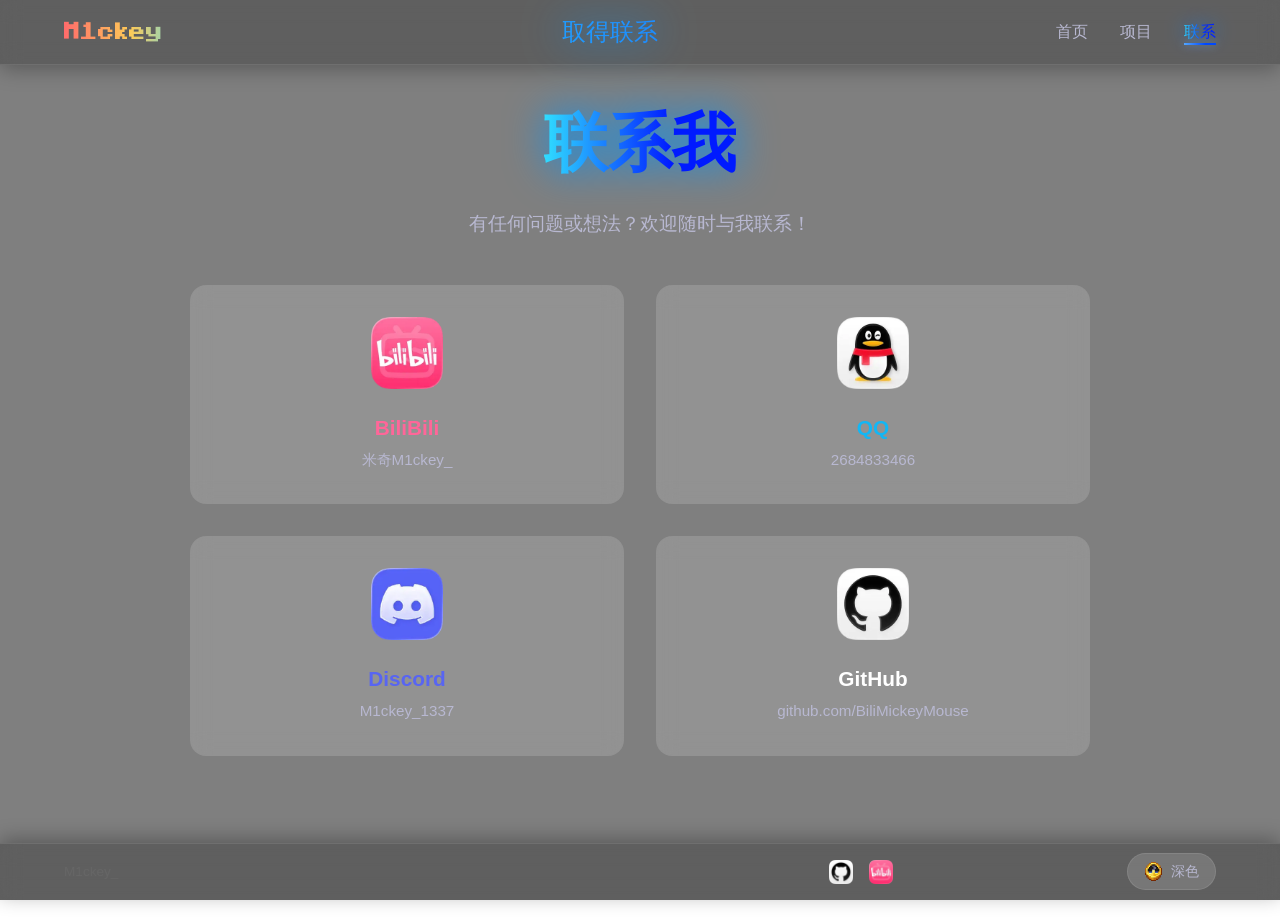
==== commit e306122d: "release 1.3" ====
--- a/contactme.html
+++ b/contactme.html
@@ -75,23 +75,23 @@
         <p class="subtitle">有任何问题或想法？欢迎随时与我联系！</p>
 
         <div class="contact-cards">
-            <a href="https://space.bilibili.com/3690998569895956" class="contact-card bilibili">
-                <div class="contact-icon"><img src="Icon/ContactMeBilibili.png" alt="BiliBili"></div>
+            <a href="https://space.bilibili.com/3690998569895956" class="contact-card bilibili" data-tooltip="访问我的B站主页">
+                <div class="contact-icon"><img src="Icon/ContactMeBilibili.webp" alt="BiliBili"></div>
                 <h3>BiliBili</h3>
                 <p>米奇M1ckey_</p>
             </a>
-            <a href="#" class="contact-card qq">
-                <div class="contact-icon"><img src="Icon/ContactMeQQ.png" alt="QQ"></div>
+            <a href="#" class="contact-card qq" data-tooltip="添加我的QQ">
+                <div class="contact-icon"><img src="Icon/ContactMeQQ.webp" alt="QQ"></div>
                 <h3>QQ</h3>
                 <p>2684833466</p>
             </a>
-            <a href="#" class="contact-card discord">
-                <div class="contact-icon"><img src="Icon/ContactMeDiscord.png" alt="Discord"></div>
+            <a href="#" class="contact-card discord" data-tooltip="添加我的Discord">
+                <div class="contact-icon"><img src="Icon/ContactMeDiscord.webp" alt="Discord"></div>
                 <h3>Discord</h3>
                 <p>M1ckey_1337</p>
             </a>
-            <a href="https://github.com/BiliMickeyMouse" class="contact-card github">
-                <div class="contact-icon"><img src="Icon/ContactMeGithub.png" alt="GitHub"></div>
+            <a href="https://github.com/BiliMickeyMouse" class="contact-card github" data-tooltip="访问我的GitHub主页">
+                <div class="contact-icon"><img src="Icon/ContactMeGithub.webp" alt="GitHub"></div>
                 <h3>GitHub</h3>
                 <p>github.com/BiliMickeyMouse</p>
             </a>
--- a/css/font.css
+++ b/css/font.css
@@ -11,3 +11,45 @@
     font-weight: bold;
     font-style: normal;
 }
+
+@font-face {
+    font-family: 'MinecraftBoldItalic';
+    src: url('../Font/MinecraftBoldItalic.otf') format('opentype');
+    font-weight: bold;
+    font-style: italic;
+}
+
+@font-face {
+    font-family: 'MinecraftItalic';
+    src: url('../Font/MinecraftItalic.otf') format('opentype');
+    font-weight: normal;
+    font-style: italic;
+}
+
+@font-face {
+    font-family: 'MinecraftRegular';
+    src: url('../Font/MinecraftRegular.otf') format('opentype');
+    font-weight: normal;
+    font-style: normal;
+}
+
+@font-face {
+    font-family: 'MinecrafterReg';
+    src: url('../Font/Minecrafter.Reg.ttf') format('truetype');
+    font-weight: normal;
+    font-style: normal;
+}
+
+@font-face {
+    font-family: 'MinecrafterAlt';
+    src: url('../Font/Minecrafter.Alt.ttf') format('truetype');
+    font-weight: normal;
+    font-style: normal;
+}
+
+@font-face {
+    font-family: 'MinecraftTen';
+    src: url('../Font/MinecraftTen.ttf') format('truetype');
+    font-weight: normal;
+    font-style: normal;
+}
--- a/css/navbar.css
+++ b/css/navbar.css
@@ -25,12 +25,12 @@
     font-weight: 500;
     margin: 0;
     background: linear-gradient(90deg, #30ddff, #001aff, #001aff, #30ddff);
-    background-size: 200%;
+    background-size: 400% 100%;
     -webkit-background-clip: text;
     -webkit-text-fill-color: transparent;
     background-clip: text;
-    text-shadow: 0 0 20px rgba(0, 150, 255, 1);
-    animation: titleGradient 2s linear infinite;
+    filter: drop-shadow 0 0 40px rgba(0, 123, 255, 1);
+    animation: logoGradient 5s linear infinite;
 }
 
 .nav-links {
--- a/css/card.css
+++ b/css/card.css
@@ -8,10 +8,11 @@
     background: var(--bg-card);
     border-radius: 16px;
     padding: 2rem;
-    border: 1px solid var(--border-color);
+    border: none;
     backdrop-filter: blur(10px);
     -webkit-backdrop-filter: blur(10px);
     transition: all 0.5s ease;
+    box-shadow: 0 10px 40px rgba(0, 0, 0, 1),
 }
 
 .card:hover,
@@ -20,8 +21,7 @@
 .project-description:hover,
 .resourcepack-card:hover {
     background: var(--bg-card-hover);
-    border-color: var(--accent);
-    box-shadow: 0 20px 40px var(--shadow);
+    box-shadow: 0 0 40px rgba(0, 150, 255, 1);
     transform: translateY(-10px);
 }
 
@@ -61,9 +61,7 @@
     background: linear-gradient(90deg, #30ddff, #001aff, #001aff, #30ddff);
     background-size: 200%;
     animation: borderGradient 2s linear infinite;
-    box-shadow: 0 0 30px rgba(0, 150, 255, 1),
-                0 0 60px rgba(0, 150, 255, 0.5),
-                0 0 90px rgba(0, 150, 255, 0.3);
+    box-shadow: 0 0 0px rgba(0, 150, 255, 1),
 }
 
 /* 卡片标题渐变效果 */
@@ -135,14 +133,14 @@
 
 .contact-card.bilibili:hover {
     border-color: #FF6699 !important;
-    box-shadow: 0 20px 40px rgba(255, 102, 153, 0.3) !important;
+    box-shadow: 0 0 40px rgba(255, 102, 153, 1) !important;
 }
 
 .contact-card.bilibili:hover::before {
     background: linear-gradient(90deg, #ff99cc, #ff3366, #ff3366, #ff99cc) !important;
     background-size: 200% !important;
     animation: bilibiliBorderGradient 2s linear infinite !important;
-    box-shadow: 0 0 30px rgba(255, 102, 153, 1) !important;
+    box-shadow: 0 0 40px rgba(255, 102, 153, 1) !important;
 }
 
 .contact-card.bilibili:hover h3 {
@@ -151,7 +149,7 @@
     -webkit-background-clip: text;
     -webkit-text-fill-color: transparent;
     background-clip: text;
-    filter: drop-shadow(0 0 10px rgba(255, 102, 153, 1));
+    filter: drop-shadow(0 0 20px rgba(255, 102, 153, 1));
     animation: bilibiliGradient 2s linear infinite;
 }
 
@@ -172,14 +170,14 @@
 
 .contact-card.github:hover {
     border-color: #ffffff !important;
-    box-shadow: 0 20px 40px rgba(255, 255, 255, 0.3) !important;
+    box-shadow: 0 0 40px rgba(255, 255, 255, 1) !important;
 }
 
 .contact-card.github:hover::before {
     background: linear-gradient(90deg, #ffffff, #cccccc, #cccccc, #ffffff) !important;
     background-size: 200% !important;
     animation: githubBorderGradient 2s linear infinite !important;
-    box-shadow: 0 0 30px rgba(255, 255, 255, 1) !important;
+    box-shadow: 0 0 40px rgba(255, 255, 255, 1) !important;
 }
 
 .contact-card.github:hover h3 {
@@ -188,7 +186,7 @@
     -webkit-background-clip: text;
     -webkit-text-fill-color: transparent;
     background-clip: text;
-    filter: drop-shadow(0 0 10px rgba(255, 255, 255, 1));
+    filter: drop-shadow(0 0 40px rgba(255, 255, 255, 1));
     animation: githubGradient 2s linear infinite;
 }
 
@@ -209,14 +207,14 @@
 
 .contact-card.discord:hover {
     border-color: #5865F2 !important;
-    box-shadow: 0 20px 40px rgba(88, 101, 242, 0.3) !important;
+    box-shadow: 0 0 40px rgba(88, 101, 242, 1) !important;
 }
 
 .contact-card.discord:hover::before {
     background: linear-gradient(90deg, #7289da, #5865F2, #5865F2, #7289da) !important;
     background-size: 200% !important;
     animation: discordBorderGradient 2s linear infinite !important;
-    box-shadow: 0 0 30px rgba(88, 101, 242, 1) !important;
+    box-shadow: 0 0 40px rgba(88, 101, 242, 1) !important;
 }
 
 .contact-card.discord:hover h3 {
@@ -225,7 +223,7 @@
     -webkit-background-clip: text;
     -webkit-text-fill-color: transparent;
     background-clip: text;
-    filter: drop-shadow(0 0 10px rgba(88, 101, 242, 1));
+    filter: drop-shadow(0 0 40px rgba(88, 101, 242, 1));
     animation: discordGradient 2s linear infinite;
 }
 
@@ -246,14 +244,14 @@
 
 .contact-card.qq:hover {
     border-color: #12B7F5 !important;
-    box-shadow: 0 20px 40px rgba(18, 183, 245, 0.3) !important;
+    box-shadow: 0 0 40px rgba(18, 183, 245, 1) !important;
 }
 
 .contact-card.qq:hover::before {
     background: linear-gradient(90deg, #4dd0f7, #12B7F5, #12B7F5, #4dd0f7) !important;
     background-size: 200% !important;
     animation: qqBorderGradient 2s linear infinite !important;
-    box-shadow: 0 0 30px rgba(18, 183, 245, 1) !important;
+    box-shadow: 0 0 40px rgba(18, 183, 245, 1) !important;
 }
 
 .contact-card.qq:hover h3 {
@@ -262,7 +260,7 @@
     -webkit-background-clip: text;
     -webkit-text-fill-color: transparent;
     background-clip: text;
-    filter: drop-shadow(0 0 20px rgba(18, 183, 245, 1));
+    filter: drop-shadow(0 0 40px rgba(18, 183, 245, 1));
     animation: qqGradient 2s linear infinite;
 }
 
